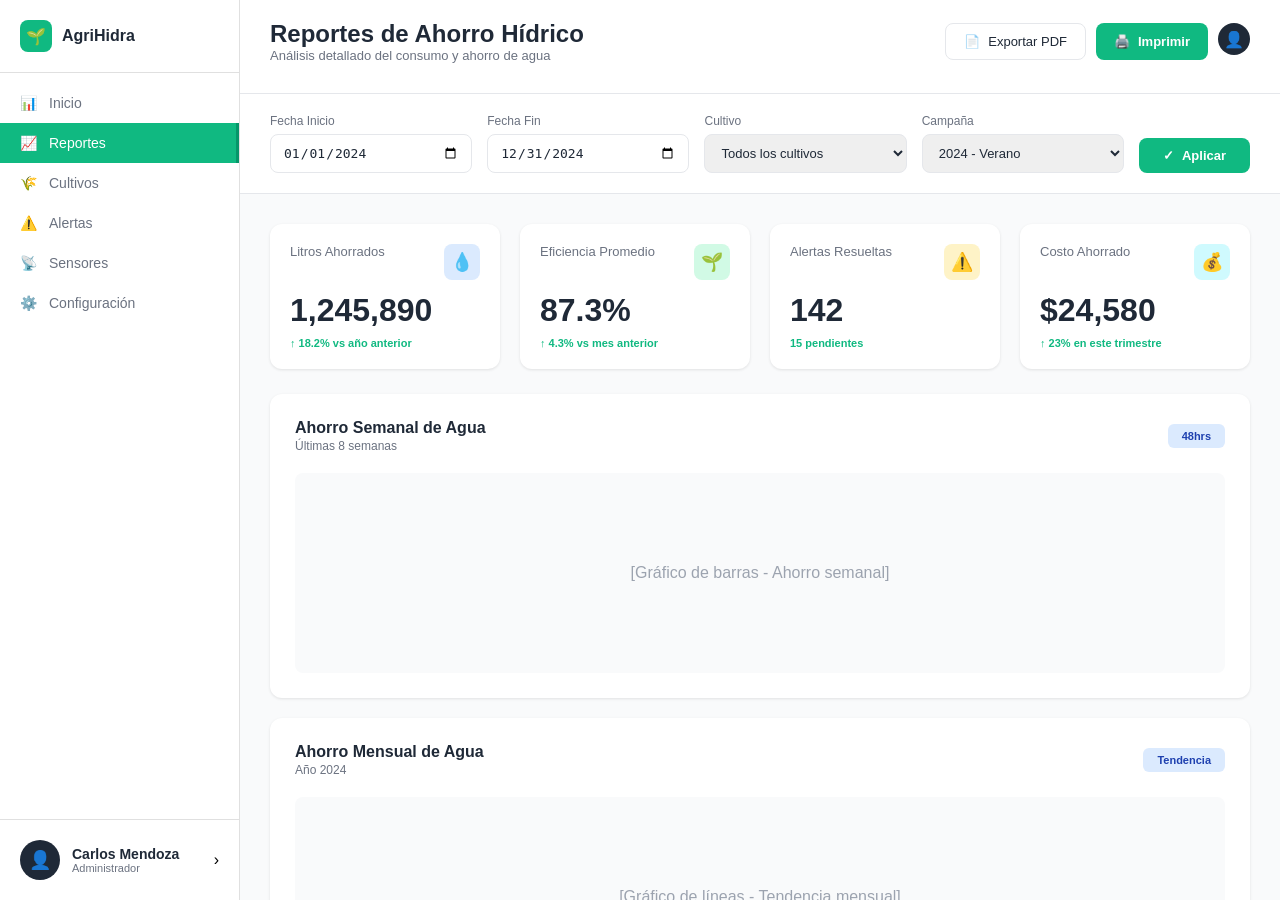
==== pagina2.html @ a1118c0f "Add files via upload" ====
<!DOCTYPE html>
<html lang="es">
  <head>
    <meta charset="UTF-8" />
    <meta name="viewport" content="width=device-width, initial-scale=1.0" />
    <title>Reportes de Ahorro Hídrico - AgriHidra</title>
    <style>
      * {
        margin: 0;
        padding: 0;
        box-sizing: border-box;
      }

      body {
        font-family: -apple-system, BlinkMacSystemFont, "Segoe UI", Roboto,
          Oxygen, Ubuntu, Cantarell, sans-serif;
        background: #f5f5f5;
        display: flex;
        height: 100vh;
      }

      .sidebar {
        width: 240px;
        background: white;
        border-right: 1px solid #e0e0e0;
        display: flex;
        flex-direction: column;
      }

      .logo {
        padding: 20px;
        display: flex;
        align-items: center;
        gap: 10px;
        border-bottom: 1px solid #e0e0e0;
      }

      .logo-icon {
        width: 32px;
        height: 32px;
        background: #10b981;
        border-radius: 8px;
        display: flex;
        align-items: center;
        justify-content: center;
        color: white;
        font-weight: bold;
      }

      .logo-text h3 {
        font-size: 16px;
        color: #1f2937;
      }

      .menu {
        flex: 1;
        padding: 10px 0;
      }

      .menu-item {
        padding: 12px 20px;
        display: flex;
        align-items: center;
        gap: 12px;
        color: #6b7280;
        cursor: pointer;
        transition: all 0.2s;
        font-size: 14px;
      }

      .menu-item:hover {
        background: #f9fafb;
        color: #1f2937;
      }

      .menu-item.active {
        background: #10b981;
        color: white;
        border-right: 3px solid #059669;
      }

      .user-profile {
        padding: 20px;
        border-top: 1px solid #e0e0e0;
        display: flex;
        align-items: center;
        gap: 12px;
        cursor: pointer;
      }

      .user-avatar {
        width: 40px;
        height: 40px;
        background: #1f2937;
        border-radius: 50%;
        display: flex;
        align-items: center;
        justify-content: center;
        color: white;
        font-size: 18px;
      }

      .user-info-text {
        flex: 1;
      }

      .user-name {
        font-size: 14px;
        font-weight: 600;
        color: #1f2937;
      }

      .user-role {
        font-size: 11px;
        color: #6b7280;
      }

      .main-content {
        flex: 1;
        overflow-y: auto;
        background: #f9fafb;
      }

      .header {
        background: white;
        padding: 20px 30px;
        border-bottom: 1px solid #e5e7eb;
      }

      .header-top {
        display: flex;
        justify-content: space-between;
        align-items: center;
        margin-bottom: 10px;
      }

      .page-title {
        font-size: 24px;
        font-weight: bold;
        color: #1f2937;
      }

      .header-actions {
        display: flex;
        gap: 10px;
      }

      .btn-export {
        padding: 10px 18px;
        background: white;
        border: 1px solid #e5e7eb;
        border-radius: 8px;
        font-size: 13px;
        font-weight: 500;
        color: #1f2937;
        cursor: pointer;
        display: flex;
        align-items: center;
        gap: 8px;
        transition: all 0.2s;
      }

      .btn-export:hover {
        border-color: #10b981;
        color: #10b981;
      }

      .btn-print {
        padding: 10px 18px;
        background: #10b981;
        border: none;
        border-radius: 8px;
        font-size: 13px;
        font-weight: 600;
        color: white;
        cursor: pointer;
        display: flex;
        align-items: center;
        gap: 8px;
        transition: all 0.2s;
      }

      .btn-print:hover {
        background: #059669;
      }

      .user-icon {
        width: 32px;
        height: 32px;
        background: #1f2937;
        border-radius: 50%;
        display: flex;
        align-items: center;
        justify-content: center;
        color: white;
        cursor: pointer;
      }

      .page-subtitle {
        font-size: 13px;
        color: #6b7280;
      }

      .filters {
        background: white;
        padding: 20px 30px;
        border-bottom: 1px solid #e5e7eb;
        display: flex;
        gap: 15px;
        align-items: end;
      }

      .filter-group {
        flex: 1;
      }

      .filter-label {
        font-size: 12px;
        color: #6b7280;
        margin-bottom: 6px;
        display: block;
      }

      .filter-input {
        width: 100%;
        padding: 10px 12px;
        border: 1px solid #e5e7eb;
        border-radius: 8px;
        font-size: 13px;
        color: #1f2937;
      }

      .filter-input:focus {
        outline: none;
        border-color: #10b981;
      }

      .btn-apply {
        padding: 10px 24px;
        background: #10b981;
        border: none;
        border-radius: 8px;
        font-size: 13px;
        font-weight: 600;
        color: white;
        cursor: pointer;
        display: flex;
        align-items: center;
        gap: 8px;
      }

      .content {
        padding: 30px;
      }

      .metrics-grid {
        display: grid;
        grid-template-columns: repeat(4, 1fr);
        gap: 20px;
        margin-bottom: 25px;
      }

      .metric-card {
        background: white;
        padding: 20px;
        border-radius: 12px;
        box-shadow: 0 1px 3px rgba(0, 0, 0, 0.1);
      }

      .metric-header {
        display: flex;
        justify-content: space-between;
        align-items: flex-start;
        margin-bottom: 12px;
      }

      .metric-label {
        font-size: 13px;
        color: #6b7280;
      }

      .metric-icon {
        width: 36px;
        height: 36px;
        border-radius: 8px;
        display: flex;
        align-items: center;
        justify-content: center;
        font-size: 18px;
      }

      .metric-icon.blue {
        background: #dbeafe;
      }
      .metric-icon.green {
        background: #d1fae5;
      }
      .metric-icon.yellow {
        background: #fef3c7;
      }
      .metric-icon.cyan {
        background: #cffafe;
      }

      .metric-value {
        font-size: 32px;
        font-weight: bold;
        color: #1f2937;
        margin-bottom: 8px;
      }

      .metric-comparison {
        font-size: 11px;
        color: #10b981;
        font-weight: 600;
      }

      .report-section {
        background: white;
        padding: 25px;
        border-radius: 12px;
        box-shadow: 0 1px 3px rgba(0, 0, 0, 0.1);
        margin-bottom: 20px;
      }

      .section-header {
        display: flex;
        justify-content: space-between;
        align-items: center;
        margin-bottom: 20px;
      }

      .section-title {
        font-size: 16px;
        font-weight: 600;
        color: #1f2937;
      }

      .section-subtitle {
        font-size: 12px;
        color: #6b7280;
        margin-top: 2px;
      }

      .period-badge {
        padding: 6px 14px;
        background: #dbeafe;
        color: #1e40af;
        border-radius: 6px;
        font-size: 11px;
        font-weight: 600;
      }

      .comparison-table {
        width: 100%;
        margin-top: 20px;
      }

      .table-header {
        display: grid;
        grid-template-columns: 1.5fr 1fr 1fr 1fr 1fr 1fr;
        gap: 15px;
        padding: 12px 15px;
        background: #f9fafb;
        border-radius: 8px;
        font-size: 12px;
        font-weight: 600;
        color: #6b7280;
        margin-bottom: 10px;
      }

      .table-row {
        display: grid;
        grid-template-columns: 1.5fr 1fr 1fr 1fr 1fr 1fr;
        gap: 15px;
        padding: 15px;
        background: white;
        border: 1px solid #f3f4f6;
        border-radius: 8px;
        margin-bottom: 8px;
        align-items: center;
        transition: all 0.2s;
      }

      .table-row:hover {
        border-color: #10b981;
        box-shadow: 0 2px 4px rgba(16, 185, 129, 0.1);
      }

      .crop-info {
        display: flex;
        align-items: center;
        gap: 12px;
      }

      .crop-icon {
        width: 36px;
        height: 36px;
        border-radius: 8px;
        display: flex;
        align-items: center;
        justify-content: center;
        font-size: 20px;
      }

      .crop-icon.yellow {
        background: #fef3c7;
      }
      .crop-icon.orange {
        background: #fed7aa;
      }
      .crop-icon.green {
        background: #d1fae5;
      }
      .crop-icon.red {
        background: #fee2e2;
      }
      .crop-icon.purple {
        background: #ede9fe;
      }

      .crop-name {
        font-size: 14px;
        font-weight: 500;
        color: #1f2937;
      }

      .table-value {
        font-size: 13px;
        color: #1f2937;
      }

      .progress-bar-small {
        width: 60px;
        height: 6px;
        background: #e5e7eb;
        border-radius: 3px;
        overflow: hidden;
        display: inline-block;
        vertical-align: middle;
        margin-right: 8px;
      }

      .progress-fill-small {
        height: 100%;
        border-radius: 3px;
      }

      .progress-fill-small.green {
        background: #10b981;
      }
      .progress-fill-small.orange {
        background: #f59e0b;
      }

      .efficiency-value {
        display: flex;
        align-items: center;
        gap: 8px;
      }

      .status-text {
        font-size: 11px;
        font-weight: 600;
        padding: 4px 10px;
        border-radius: 4px;
      }

      .status-text.optimal {
        background: #d1fae5;
        color: #065f46;
      }

      .status-text.moderate {
        background: #fef3c7;
        color: #92400e;
      }

      .highlight-card {
        background: linear-gradient(135deg, #10b981 0%, #059669 100%);
        padding: 25px;
        border-radius: 12px;
        color: white;
        display: flex;
        align-items: center;
        gap: 20px;
      }

      .highlight-icon {
        width: 60px;
        height: 60px;
        background: rgba(255, 255, 255, 0.2);
        border-radius: 12px;
        display: flex;
        align-items: center;
        justify-content: center;
        font-size: 28px;
      }

      .highlight-content {
        flex: 1;
      }

      .highlight-label {
        font-size: 13px;
        opacity: 0.9;
        margin-bottom: 4px;
      }

      .highlight-title {
        font-size: 20px;
        font-weight: 600;
        margin-bottom: 8px;
      }

      .highlight-description {
        font-size: 12px;
        opacity: 0.9;
      }

      .highlight-stats {
        text-align: right;
      }

      .highlight-percentage {
        font-size: 36px;
        font-weight: bold;
      }

      .highlight-sublabel {
        font-size: 12px;
        opacity: 0.9;
      }

      .bottom-grid {
        display: grid;
        grid-template-columns: 2fr 1fr;
        gap: 20px;
      }

      .campaign-card {
        background: white;
        padding: 20px;
        border-radius: 12px;
        box-shadow: 0 1px 3px rgba(0, 0, 0, 0.1);
      }

      .campaign-header {
        display: flex;
        justify-content: space-between;
        align-items: center;
        margin-bottom: 15px;
      }

      .campaign-title {
        font-size: 14px;
        font-weight: 600;
        color: #1f2937;
      }

      .campaign-badge {
        padding: 4px 10px;
        background: #d1fae5;
        color: #065f46;
        border-radius: 4px;
        font-size: 11px;
        font-weight: 600;
      }

      .campaign-badge.summer {
        background: #fef3c7;
        color: #92400e;
      }

      .campaign-description {
        font-size: 12px;
        color: #6b7280;
        margin-bottom: 15px;
        line-height: 1.5;
      }

      .campaign-stats {
        display: grid;
        grid-template-columns: repeat(2, 1fr);
        gap: 15px;
      }

      .campaign-stat {
        background: #f9fafb;
        padding: 12px;
        border-radius: 8px;
      }

      .campaign-stat-label {
        font-size: 11px;
        color: #6b7280;
        margin-bottom: 4px;
      }

      .campaign-stat-value {
        font-size: 16px;
        font-weight: 600;
        color: #1f2937;
      }
    </style>
  </head>
</html>
<body>
  <div class="sidebar">
      <div class="logo">
          <div class="logo-icon">🌱</div>
          <div class="logo-text">
              <h3>AgriHidra</h3>
          </div>
      </div>
      <div class="menu">
          <div class="menu-item">
              <span>📊</span>
              Inicio
          </div>
          <div class="menu-item active">
              <span>📈</span>
              Reportes
          </div>
          <div class="menu-item">
              <span>🌾</span>
              Cultivos
          </div>
          <div class="menu-item">
              <span>⚠️</span>
              Alertas
          </div>
          <div class="menu-item">
              <span>📡</span>
              Sensores
          </div>
          <div class="menu-item">
              <span>⚙️</span>
              Configuración
          </div>
      </div>
      <div class="user-profile">
          <div class="user-avatar">👤</div>
          <div class="user-info-text">
              <div class="user-name">Carlos Mendoza</div>
              <div class="user-role">Administrador</div>
          </div>
          <span>›</span>
      </div>
  </div>

  <div class="main-content">
      <div class="header">
          <div class="header-top">
              <div>
                  <h1 class="page-title">Reportes de Ahorro Hídrico</h1>
                  <p class="page-subtitle">Análisis detallado del consumo y ahorro de agua</p>
              </div>
              <div class="header-actions">
                  <button class="btn-export">
                      <span>📄</span>
                      Exportar PDF
                  </button>
                  <button class="btn-print">
                      <span>🖨️</span>
                      Imprimir
                  </button>
                  <div class="user-icon">👤</div>
              </div>
          </div>
      </div>

      <div class="filters">
          <div class="filter-group">
              <label class="filter-label">Fecha Inicio</label>
              <input type="date" class="filter-input" value="2024-01-01">
          </div>
          <div class="filter-group">
              <label class="filter-label">Fecha Fin</label>
              <input type="date" class="filter-input" value="2024-12-31">
          </div>
          <div class="filter-group">
              <label class="filter-label">Cultivo</label>
              <select class="filter-input">
                  <option>Todos los cultivos</option>
                  <option>Maíz</option>
                  <option>Trigo</option>
                  <option>Soja</option>
                  <option>Tomate</option>
              </select>
          </div>
          <div class="filter-group">
              <label class="filter-label">Campaña</label>
              <select class="filter-input">
                  <option>2024 - Verano</option>
                  <option>2024 - Otoño</option>
                  <option>2023 - Verano</option>
              </select>
          </div>
          <button class="btn-apply">
              <span>✓</span>
              Aplicar
          </button>
      </div>

      <div class="content">
          <div class="metrics-grid">
              <div class="metric-card">
                  <div class="metric-header">
                      <span class="metric-label">Litros Ahorrados</span>
                      <div class="metric-icon blue">💧</div>
                  </div>
                  <div class="metric-value">1,245,890</div>
                  <div class="metric-comparison">↑ 18.2% vs año anterior</div>
              </div>

              <div class="metric-card">
                  <div class="metric-header">
                      <span class="metric-label">Eficiencia Promedio</span>
                      <div class="metric-icon green">🌱</div>
                  </div>
                  <div class="metric-value">87.3%</div>
                  <div class="metric-comparison">↑ 4.3% vs mes anterior</div>
              </div>

              <div class="metric-card">
                  <div class="metric-header">
                      <span class="metric-label">Alertas Resueltas</span>
                      <div class="metric-icon yellow">⚠️</div>
                  </div>
                  <div class="metric-value">142</div>
                  <div class="metric-comparison">15 pendientes</div>
              </div>

              <div class="metric-card">
                  <div class="metric-header">
                      <span class="metric-label">Costo Ahorrado</span>
                      <div class="metric-icon cyan">💰</div>
                  </div>
                  <div class="metric-value">$24,580</div>
                  <div class="metric-comparison">↑ 23% en este trimestre</div>
              </div>
          </div>

          <div class="report-section">
              <div class="section-header">
                  <div>
                      <h2 class="section-title">Ahorro Semanal de Agua</h2>
                      <p class="section-subtitle">Últimas 8 semanas</p>
                  </div>
                  <div class="period-badge">48hrs</div>
              </div>
              <div style="height: 200px; background: #f9fafb; border-radius: 8px; display: flex; align-items: center; justify-content: center; color: #9ca3af;">
                  [Gráfico de barras - Ahorro semanal]
              </div>
          </div>

          <div class="report-section">
              <div class="section-header">
                  <div>
                      <h2 class="section-title">Ahorro Mensual de Agua</h2>
                      <p class="section-subtitle">Año 2024</p>
                  </div>
                  <div class="period-badge">Tendencia</div>
              </div>
              <div style="height: 200px; background: #f9fafb; border-radius: 8px; display: flex; align-items: center; justify-content: center; color: #9ca3af;">
                  [Gráfico de líneas - Tendencia mensual]
              </div>
          </div>

          <div class="report-section">
              <div class="section-header">
                  <div>
                      <h2 class="section-title">Ahorro por Campaña Agrícola</h2>
                      <p class="section-subtitle">Comparativa de ahorro entre temporadas</p>
                  </div>
              </div>
              <div style="height: 150px; background: #f9fafb; border-radius: 8px; display: flex; align-items: center; justify-content: center; color: #9ca3af; margin-bottom: 20px;">
                  [Gráfico de comparación de campañas]
              </div>
          </div>

          <div class="report-section">
              <h2 class="section-title" style="margin-bottom: 20px;">Comparativa entre Cultivos</h2>
              <p class="section-subtitle" style="margin-bottom: 20px;">Resultados hasta el final del cultivo</p>
              
              <div class="comparison-table">
                  <div class="table-header">
                      <div>Cultivo</div>
                      <div>Hectáreas</div>
                      <div>Agua Consumida (L)</div>
                      <div>Agua Ahorrada (L)</div>
                      <div>Eficiencia</div>
                      <div>Estado</div>
                  </div>

                  <div class="table-row">
                      <div class="crop-info">
                          <div class="crop-icon yellow">🌽</div>
                          <span class="crop-name">Maíz</span>
                      </div>
                      <div class="table-value">45.2</div>
                      <div class="table-value">3,245,890</div>
                      <div class="table-value" style="color: #10b981; font-weight: 600;">485,230</div>
                      <div class="efficiency-value">
                          <div class="progress-bar-small">
                              <div class="progress-fill-small green" style="width: 89%"></div>
                          </div>
                          <span style="font-weight: 600;">89%</span>
                      </div>
                      <div>
                          <span class="status-text optimal">Óptimo</span>
                      </div>
                  </div>

                  <div class="table-row">
                      <div class="crop-info">
                          <div class="crop-icon orange">🌾</div>
                          <span class="crop-name">Trigo</span>
                      </div>
                      <div class="table-value">38.7</div>
                      <div class="table-value">2,890,450</div>
                      <div class="table-value" style="color: #10b981; font-weight: 600;">398,670</div>
                      <div class="efficiency-value">
                          <div class="progress-bar-small">
                              <div class="progress-fill-small green" style="width: 86%"></div>
                          </div>
                          <span style="font-weight: 600;">86%</span>
                      </div>
                      <div>
                          <span class="status-text optimal">Óptimo</span>
                      </div>
                  </div>

                  <div class="table-row">
                      <div class="crop-info">
                          <div class="crop-icon green">🌱</div>
                          <span class="crop-name">Soja</span>
                      </div>
                      <div class="table-value">52.3</div>
                      <div class="table-value">3,567,220</div>
                      <div class="table-value" style="color: #10b981; font-weight: 600;">245,880</div>
                      <div class="efficiency-value">
                          <div class="progress-bar-small">
                              <div class="progress-fill-small orange" style="width: 74%"></div>
                          </div>
                          <span style="font-weight: 600;">74%</span>
                      </div>
                      <div>
                          <span class="status-text moderate">Moderado</span>
                      </div>
                  </div>

                  <div class="table-row">
                      <div class="crop-info">
                          <div class="crop-icon red">🍅</div>
                          <span class="crop-name">Tomate</span>
                      </div>
                      <div class="table-value">28.5</div>
                      <div class="table-value">2,145,670</div>
                      <div class="table-value" style="color: #10b981; font-weight: 600;">356,120</div>
                      <div class="efficiency-value">
                          <div class="progress-bar-small">
                              <div class="progress-fill-small green" style="width: 91%"></div>
                          </div>
                          <span style="font-weight: 600;">91%</span>
                      </div>
                      <div>
                          <span class="status-text optimal">Óptimo</span>
                      </div>
                  </div>

                  <div class="table-row">
                      <div class="crop-info">
                          <div class="crop-icon purple">🥕</div>
                          <span class="crop-name">Zanahoria</span>
                      </div>
                      <div class="table-value">19.8</div>
                      <div class="table-value">1,567,340</div>
                      <div class="table-value" style="color: #10b981; font-weight: 600;">196,450</div>
                      <div class="efficiency-value">
                          <div class="progress-bar-small">
                              <div class="progress-fill-small green" style="width: 88%"></div>
                          </div>
                          <span style="font-weight: 600;">88%</span>
                      </div>
                      <div>
                          <span class="status-text optimal">Óptimo</span>
                      </div>
                  </div>
              </div>
          </div>

          <div class="bottom-grid">
              <div class="highlight-card">
                  <div class="highlight-icon">🏆</div>
                  <div class="highlight-content">
                      <div class="highlight-label">Mejor Rendimiento</div>
                      <div class="highlight-title">Tomate</div>
                      <div class="highlight-description">Eficiencia con 91% con 356,120 litros ahorrados</div>
                  </div>
                  <div class="highlight-stats">
                      <div class="highlight-percentage">85.6%</div>
                      <div class="highlight-sublabel">Promedio General</div>
                  </div>
              </div>

              <div class="campaign-card">
                  <div class="campaign-header">
                      <span class="campaign-title">Ahorro por Campaña Agrícola</span>
                  </div>
                  <div class="campaign-stats">
                      <div class="campaign-stat">
                          <div class="campaign-stat-label">Verano</div>
                          <div class="campaign-stat-value">680,450 L</div>
                      </div>
                      <div class="campaign-stat">
                          <div class="campaign-stat-label">Invierno</div>
                          <div class="campaign-stat-value">565,440 L</div>
                      </div>
                  </div>
              </div>
          </div>
      </div>
  </div>
</body>
</html>
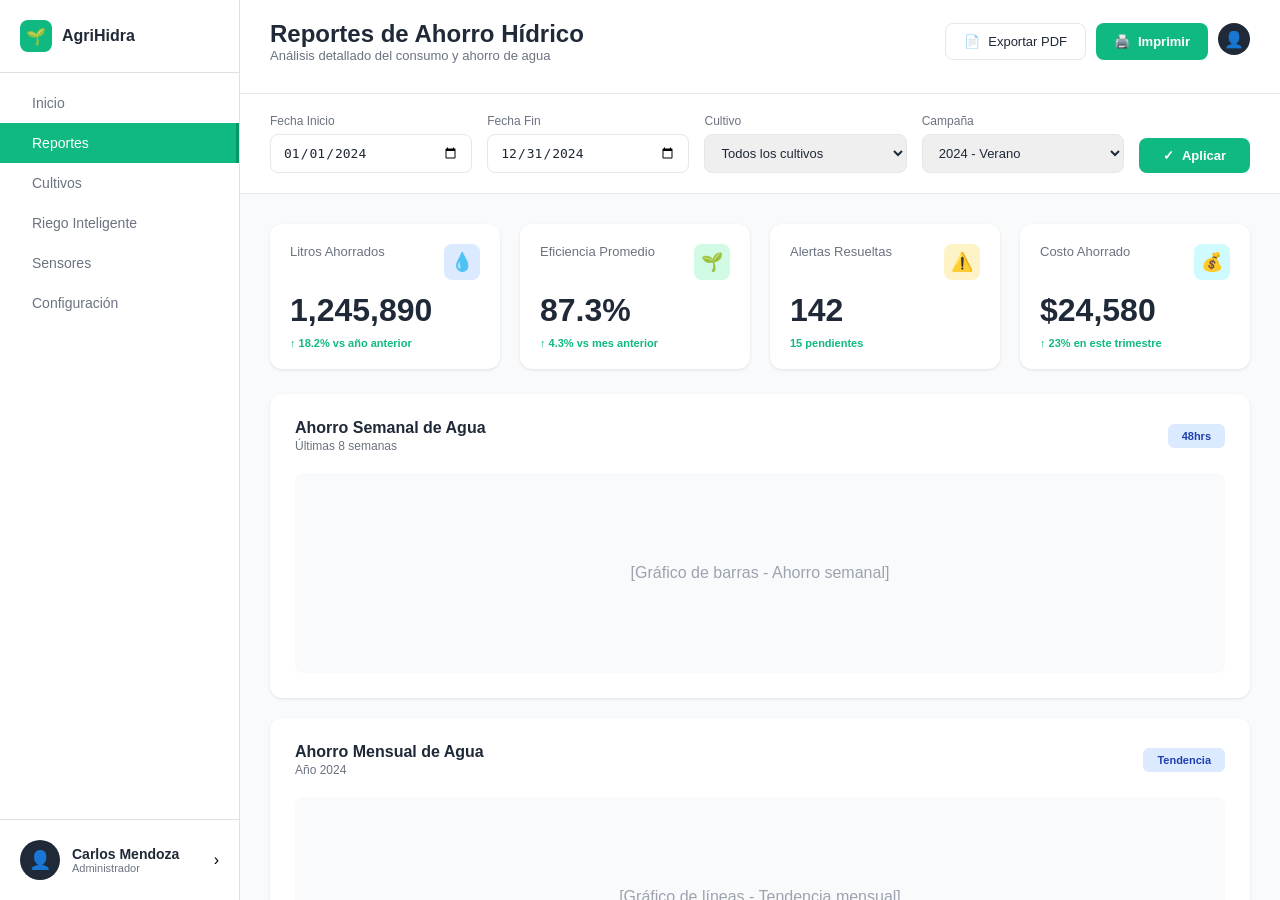
==== commit 6c37726f: "Update pagina2.html" ====
--- a/pagina2.html
+++ b/pagina2.html
@@ -614,30 +614,30 @@
           </div>
       </div>
       <div class="menu">
-          <div class="menu-item">
-              <span>📊</span>
-              Inicio
-          </div>
-          <div class="menu-item active">
-              <span>📈</span>
-              Reportes
-          </div>
-          <div class="menu-item">
-              <span>🌾</span>
-              Cultivos
-          </div>
-          <div class="menu-item">
-              <span>⚠️</span>
-              Alertas
-          </div>
-          <div class="menu-item">
-              <span>📡</span>
-              Sensores
-          </div>
-          <div class="menu-item">
-              <span>⚙️</span>
-              Configuración
-          </div>
+        <div class="menu-item" data-page="inicio">
+          <span></span>
+          Inicio
+        </div>
+        <div class="menu-item active" data-page="reportes">
+          <span></span>
+          Reportes
+        </div>
+        <div class="menu-item" data-page="cultivos">
+          <span></span>
+          Cultivos
+        </div>
+        <div class="menu-item" data-page="alertas">
+          <span></span>
+          Riego Inteligente
+        </div>
+        <div class="menu-item" data-page="sensores">
+          <span></span>
+          Sensores
+        </div>
+        <div class="menu-item" data-page="configuracion">
+          <span></span>
+          Configuración
+        </div>
       </div>
       <div class="user-profile">
           <div class="user-avatar">👤</div>
@@ -924,4 +924,4 @@
       </div>
   </div>
 </body>
-</html>+</html>
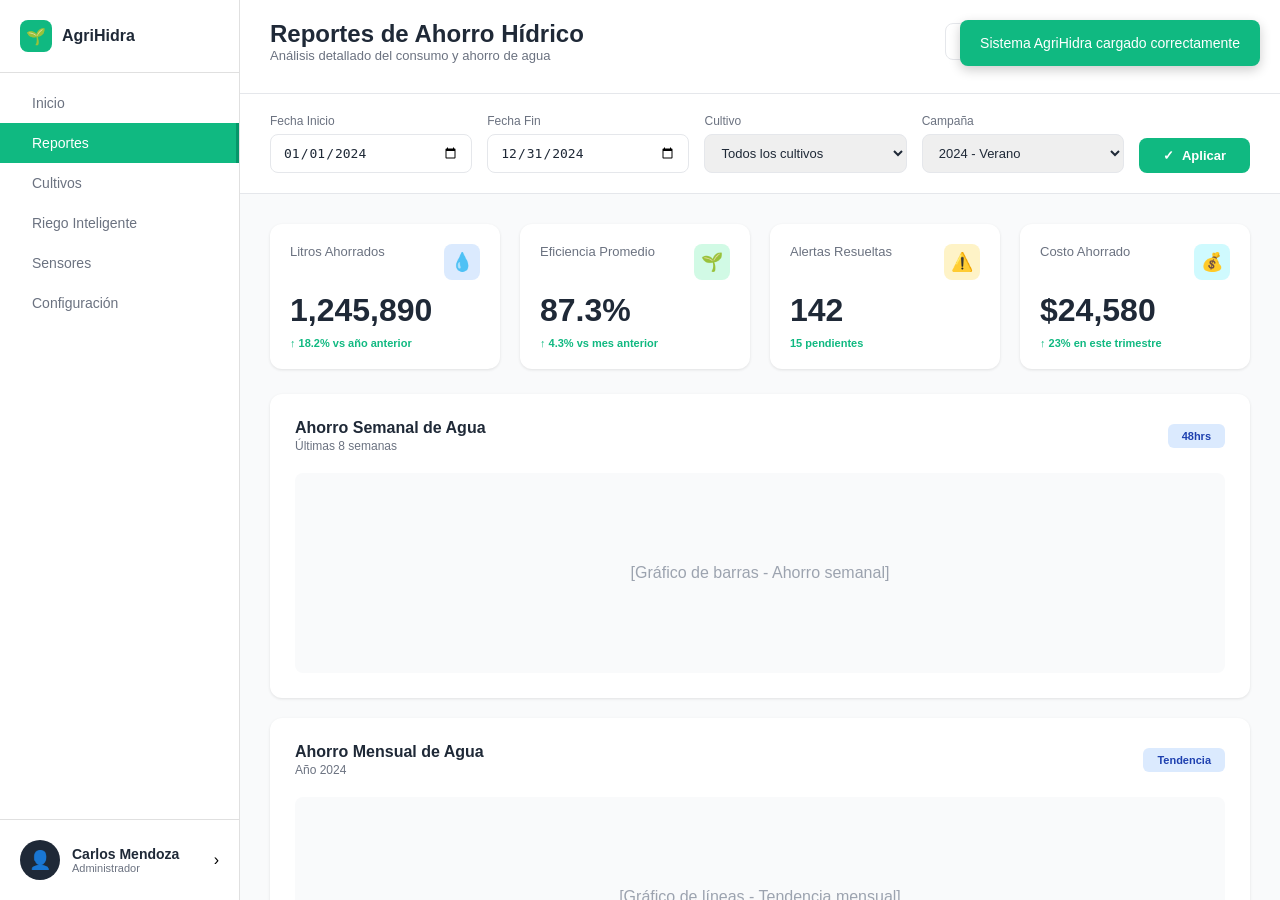
==== commit 45a6b977: "Update pagina2.html" ====
--- a/pagina2.html
+++ b/pagina2.html
@@ -923,5 +923,6 @@
           </div>
       </div>
   </div>
+  <script src="agrihidra.js"></script>
 </body>
 </html>
